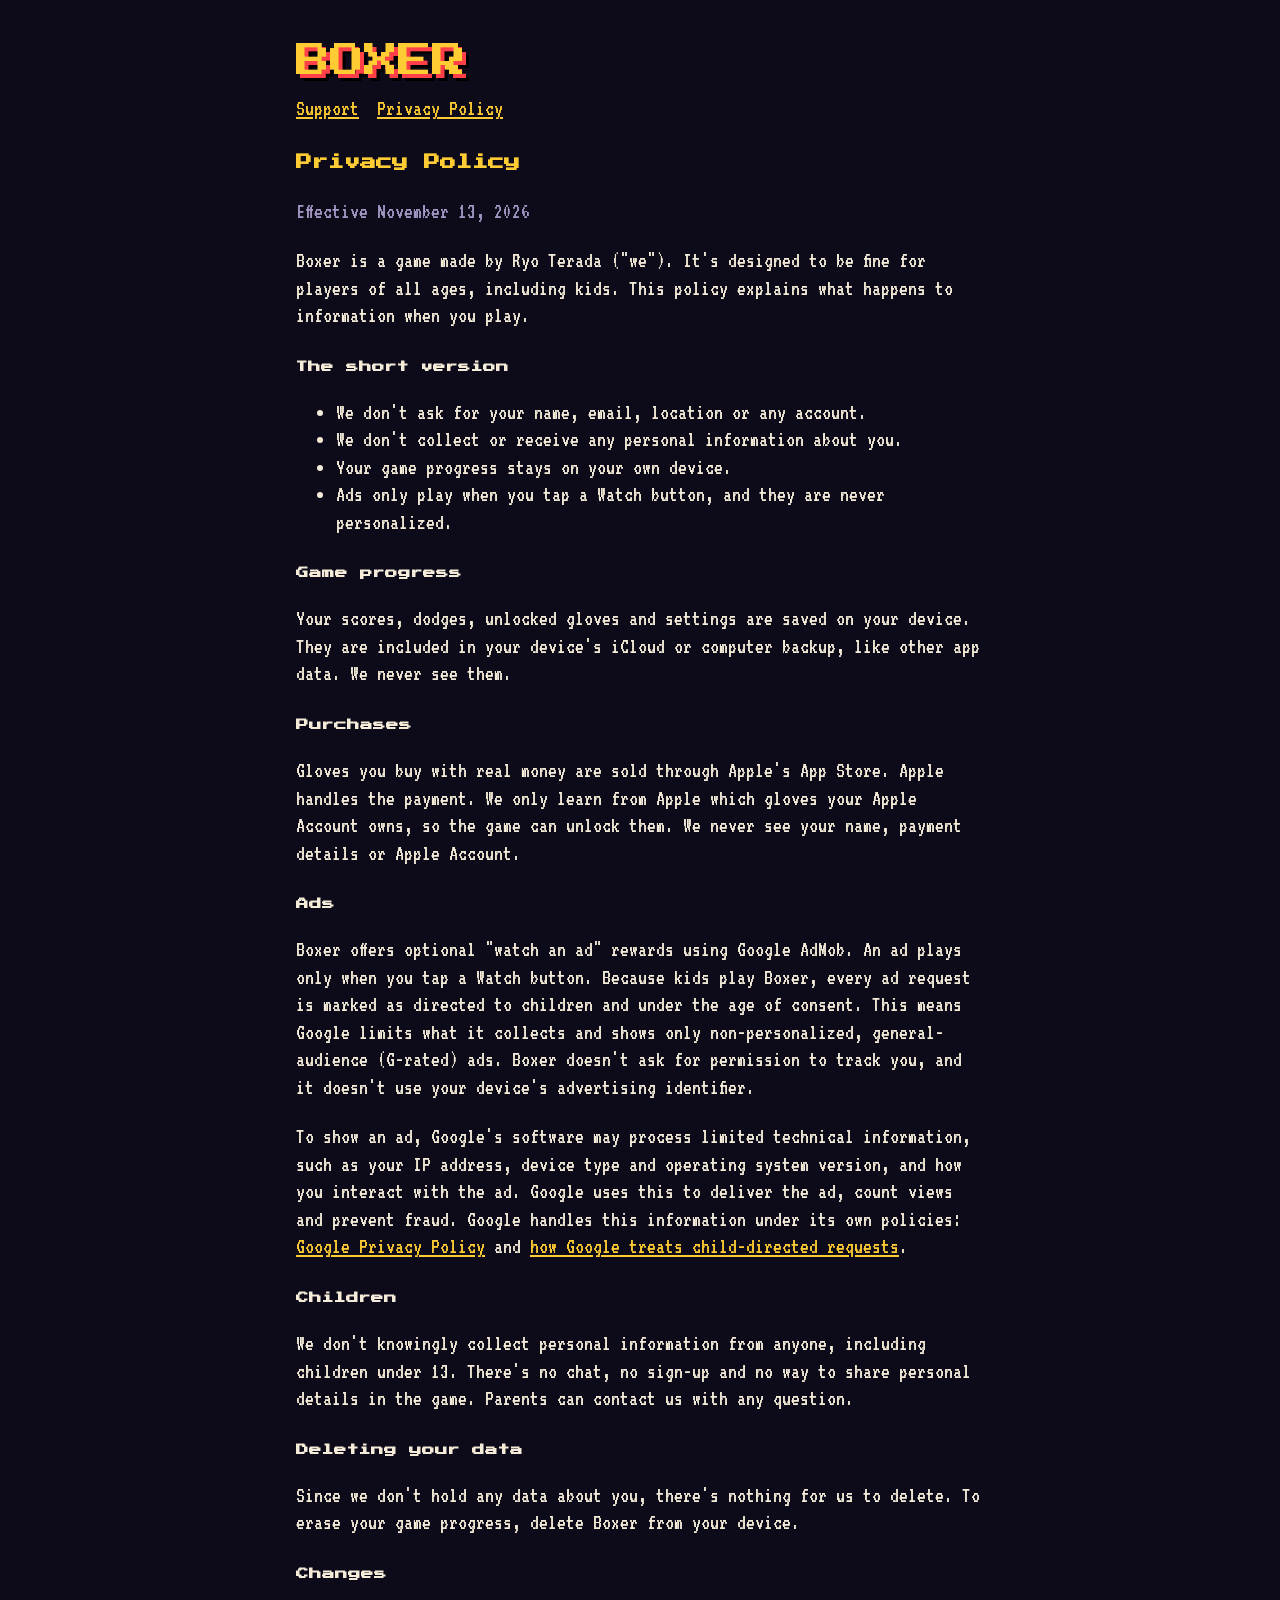
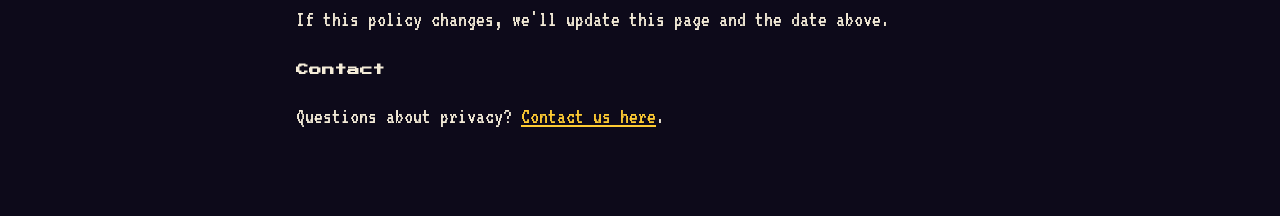
==== boxer/privacy.html @ 36bd1bc2 "Add Boxer support page and privacy policy Co-Authored-By: Claude Opus 5.5 <noreply@anthropic.com> Cl" ====
<!doctype html>
<html lang="en">
<head>
<meta charset="utf-8">
<meta name="viewport" content="width=device-width, initial-scale=1">
<title>Boxer Privacy Policy</title>
<link rel="stylesheet" href="style.css">
</head>
<body>
<main>
  <a class="logo" href="./">BOXER</a>
  <nav><a href="./">Support</a><a href="privacy.html">Privacy Policy</a></nav>

  <h1>Privacy Policy</h1>
  <p class="muted">Effective November 13, 2026</p>
  <p>Boxer is a game made by Ryo Terada ("we"). It's designed to be fine for players of all ages, including kids. This policy explains what happens to information when you play.</p>

  <h2>The short version</h2>
  <ul>
    <li>We don't ask for your name, email, location or any account.</li>
    <li>We don't collect or receive any personal information about you.</li>
    <li>Your game progress stays on your own device.</li>
    <li>Ads only play when you tap a Watch button, and they are never personalized.</li>
  </ul>

  <h2>Game progress</h2>
  <p>Your scores, dodges, unlocked gloves and settings are saved on your device. They are included in your device's iCloud or computer backup, like other app data. We never see them.</p>

  <h2>Purchases</h2>
  <p>Gloves you buy with real money are sold through Apple's App Store. Apple handles the payment. We only learn from Apple which gloves your Apple Account owns, so the game can unlock them. We never see your name, payment details or Apple Account.</p>

  <h2>Ads</h2>
  <p>Boxer offers optional "watch an ad" rewards using Google AdMob. An ad plays only when you tap a Watch button. Because kids play Boxer, every ad request is marked as directed to children and under the age of consent. This means Google limits what it collects and shows only non-personalized, general-audience (G-rated) ads. Boxer doesn't ask for permission to track you, and it doesn't use your device's advertising identifier.</p>
  <p>To show an ad, Google's software may process limited technical information, such as your IP address, device type and operating system version, and how you interact with the ad. Google uses this to deliver the ad, count views and prevent fraud. Google handles this information under its own policies:
    <a href="https://policies.google.com/privacy">Google Privacy Policy</a> and
    <a href="https://support.google.com/admob/answer/6223431">how Google treats child-directed requests</a>.</p>

  <h2>Children</h2>
  <p>We don't knowingly collect personal information from anyone, including children under 13. There's no chat, no sign-up and no way to share personal details in the game. Parents can contact us with any question.</p>

  <h2>Deleting your data</h2>
  <p>Since we don't hold any data about you, there's nothing for us to delete. To erase your game progress, delete Boxer from your device.</p>

  <h2>Changes</h2>
  <p>If this policy changes, we'll update this page and the date above.</p>

  <h2>Contact</h2>
  <p>Questions about privacy? <a href="https://github.com/rea10reo/rea10reo.github.io/issues/new">Contact us here</a>.</p>
</main>
</body>
</html>
---- boxer/style.css ----
@font-face{font-family:'Press Start 2P';src:url(PressStart2P.woff2) format('woff2')}
@font-face{font-family:'VT323';src:url(VT323.woff2) format('woff2')}
:root{--bg:#0d0a1a;--panel:#1c1533;--line:#3a2f5c;--ink:#f4ecd8;--muted:#a397c4;--gold:#ffcc33;--red:#ff4048;color-scheme:dark}
*{box-sizing:border-box}
body{margin:0;background:var(--bg);color:var(--ink);font-family:'VT323',ui-monospace,monospace;font-size:22px;line-height:1.25}
main{max-width:720px;margin:0 auto;padding:32px 16px 64px}
.logo{font-family:'Press Start 2P',monospace;font-size:34px;color:var(--gold);text-shadow:4px 4px 0 var(--red),7px 7px 0 #000;margin:8px 0 4px;text-decoration:none;display:inline-block}
h1{font-family:'Press Start 2P',monospace;font-size:16px;line-height:1.6;color:var(--gold);margin:28px 0 8px}
h2{font-family:'Press Start 2P',monospace;font-size:12px;line-height:1.6;color:var(--ink);margin:28px 0 6px}
p,li{color:var(--ink)} .muted{color:var(--muted)}
a{color:var(--gold)}
.card{background:var(--panel);border:2px solid var(--line);padding:4px 18px;margin:16px 0}
nav{display:flex;gap:18px;margin-top:8px}
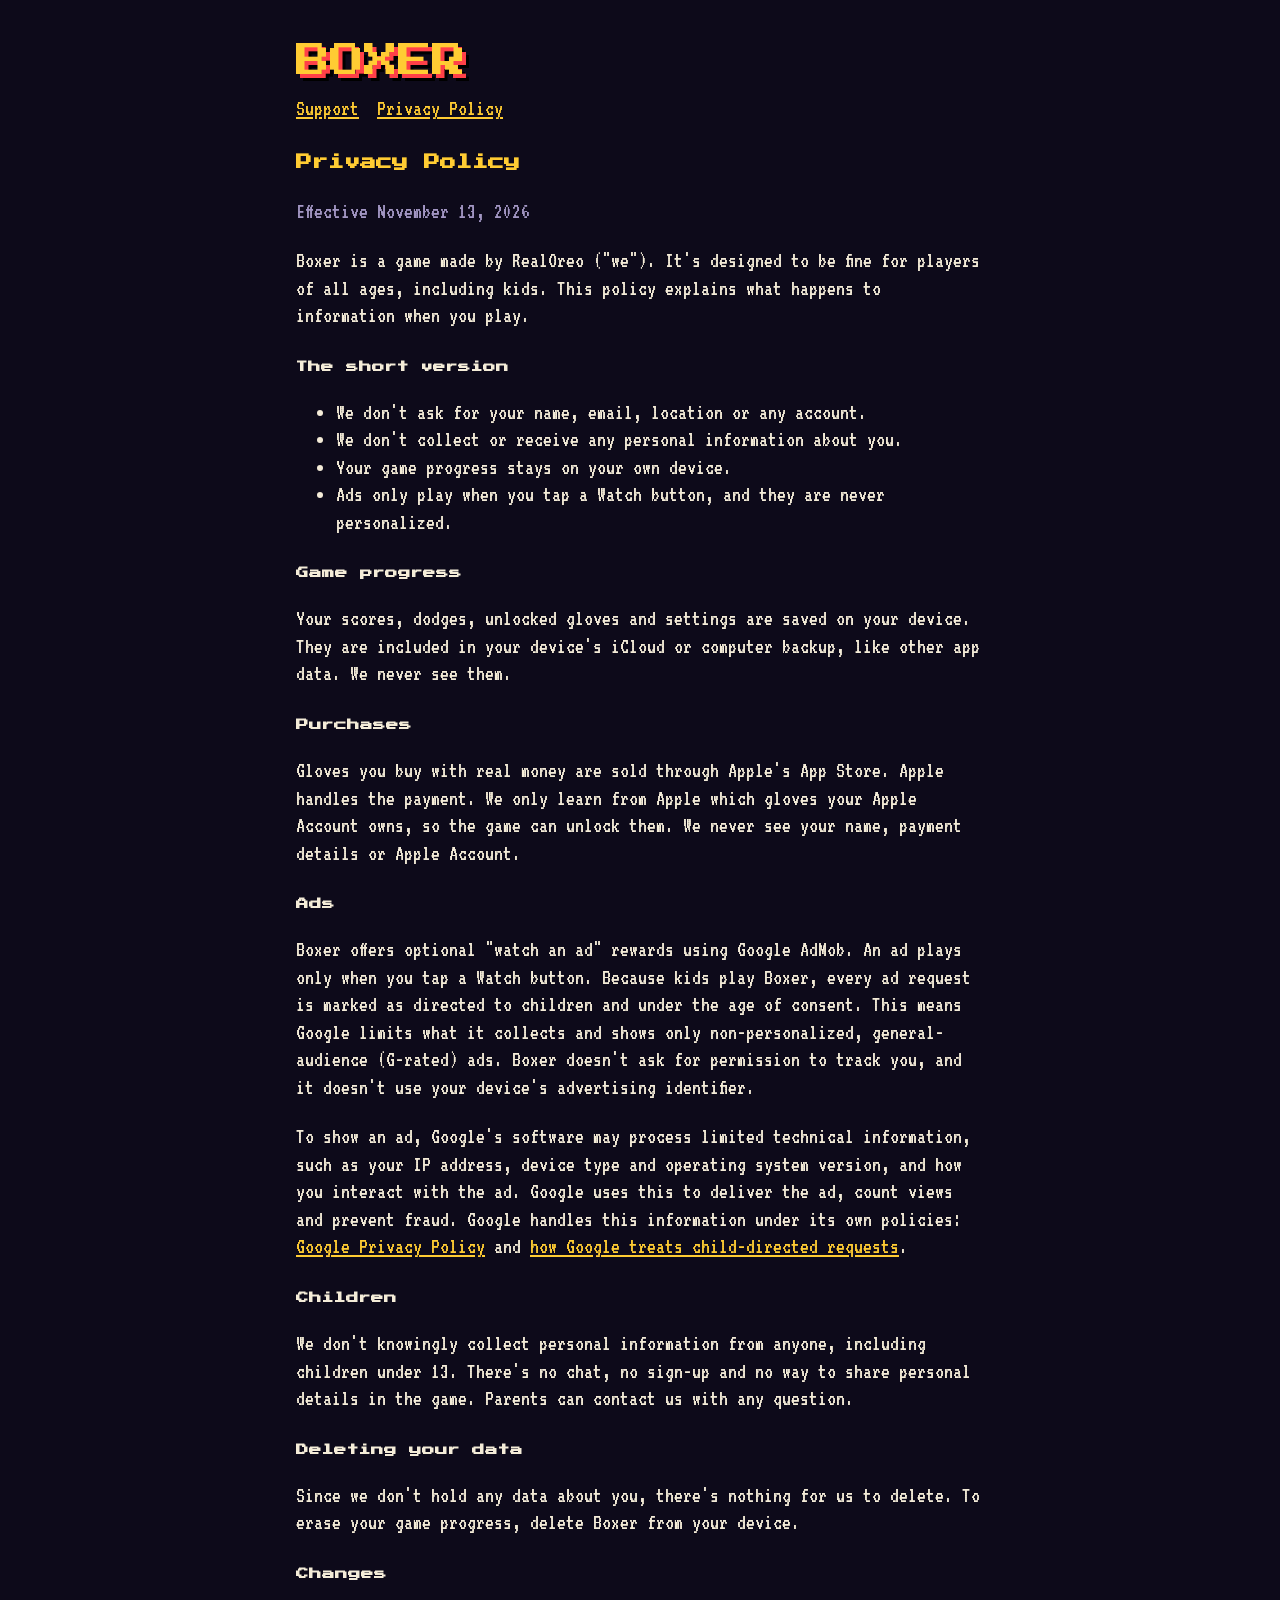
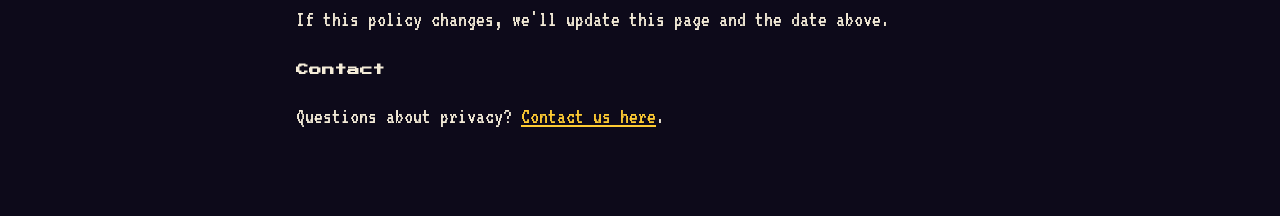
==== commit 163895c2: "Use the developer name RealOreo on the Boxer pages Co-Authored-By: Claude Opus 5.5 <noreply@anthropi" ====
--- a/boxer/privacy.html
+++ b/boxer/privacy.html
@@ -13,7 +13,7 @@
 
   <h1>Privacy Policy</h1>
   <p class="muted">Effective November 13, 2026</p>
-  <p>Boxer is a game made by Ryo Terada ("we"). It's designed to be fine for players of all ages, including kids. This policy explains what happens to information when you play.</p>
+  <p>Boxer is a game made by RealOreo ("we"). It's designed to be fine for players of all ages, including kids. This policy explains what happens to information when you play.</p>
 
   <h2>The short version</h2>
   <ul>
